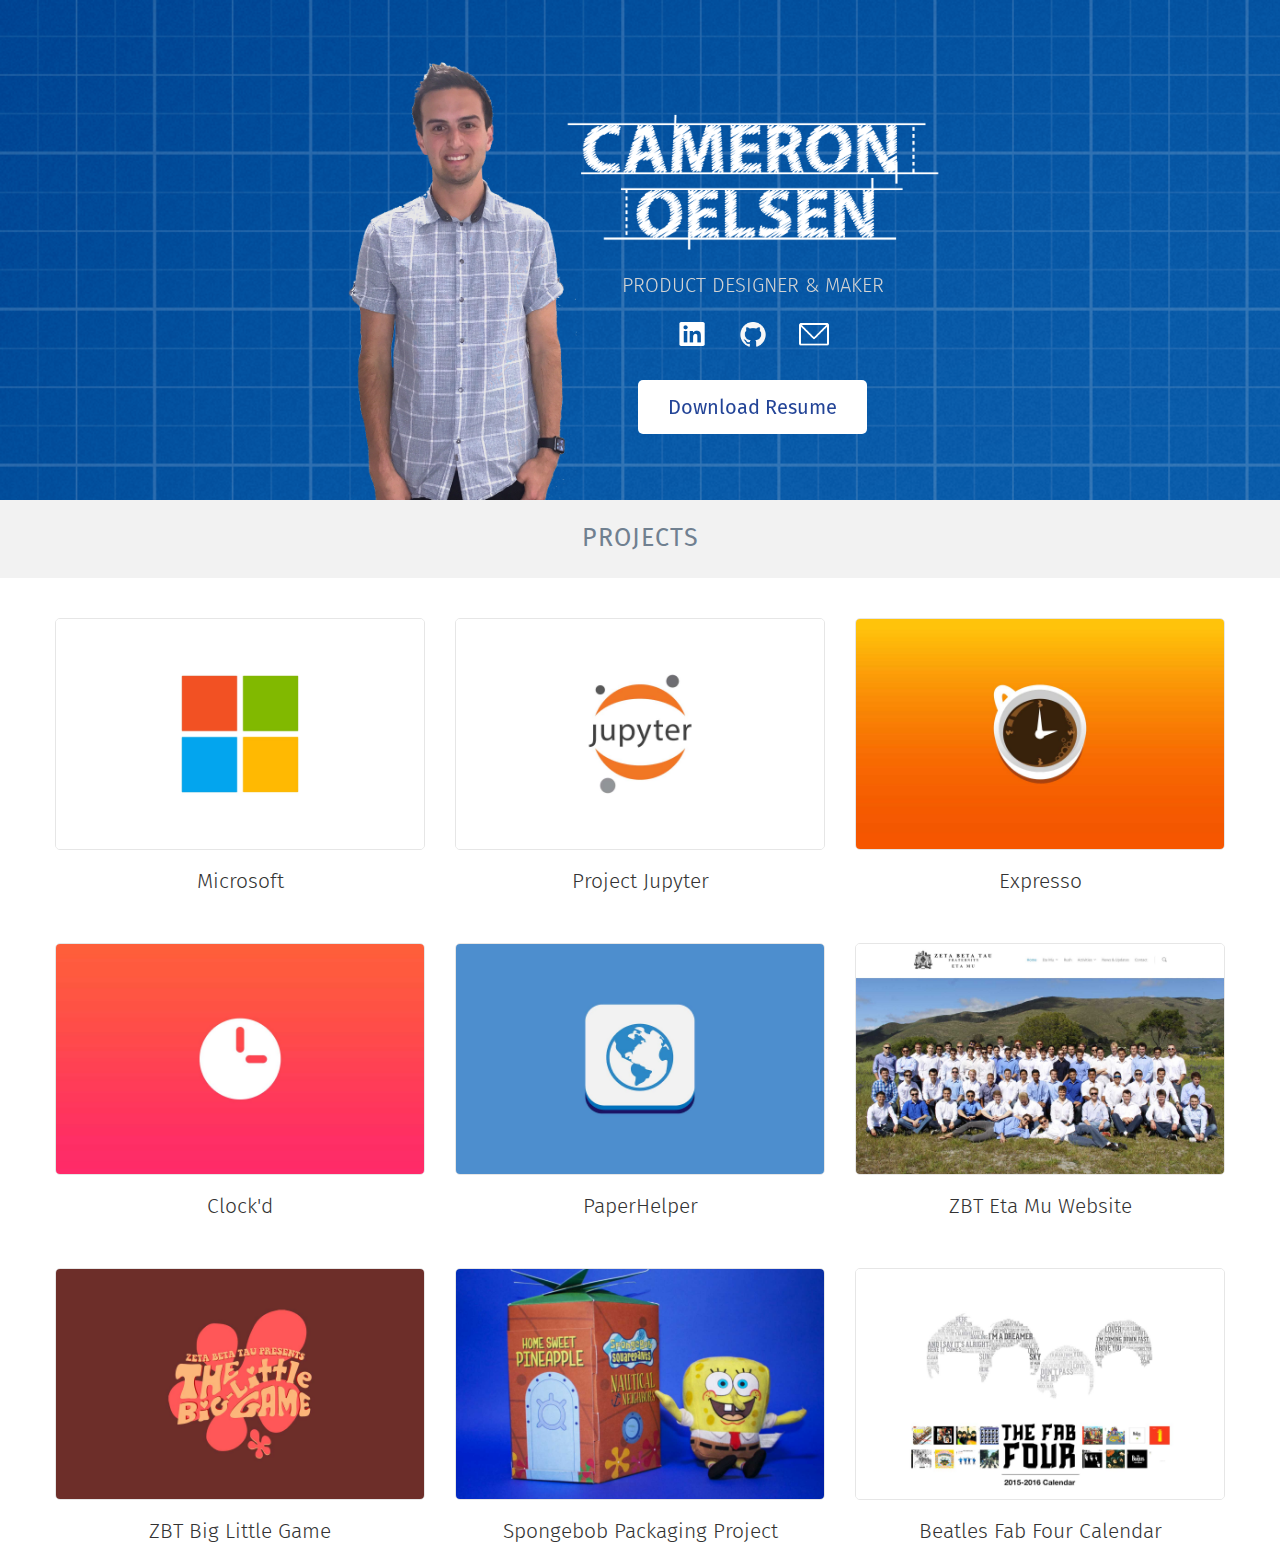
==== index.html @ fa71cdd8 "Added page transitions for Expresso page, still need to figure out how to make it work on the home p" ====
<!DOCTYPE HTML>
<html>
<head>
<link rel="stylesheet" href="css/style.css">
<link rel="stylesheet" href="css/slideup.css">
<link href='https://fonts.googleapis.com/css?family=Exo:400,300,500,200' rel='stylesheet' type='text/css'>  
<link href='https://fonts.googleapis.com/css?family=Fira+Sans:400,300,500' rel='stylesheet' type='text/css'>
<link href='https://fonts.googleapis.com/css?family=Lato:400,700,900,300,400italic' rel='stylesheet' type='text/css'>
<link href='css/bootstrap-theme.min.css' rel='stylesheet' type='text/css'>
<link href='css/bootstrap.min.css' rel='stylesheet' type='text/css'>
<link href='css/animate.css' rel='stylesheet' type='text/css'>
<title>Cameron Oelsen | Portfolio</title>
<meta name="viewport" content="width=device-width, initial-scale=1, maximum-scale=1, user-scalable=no">
    <link rel="stylesheet" href="animsition/dist/css/animsition.min.css">
</head>
    
<body class="home-page">
    <div class="container-fluid">
        <div class="row">
            <div id="background">
                <div id="cameron">
                    <img class="slideUp" src="images/myself.png" id="myself">
                <div id="info">
                    <h1><img id="wordmark" src="images/wordmark2.png" width="400px" style="z-index:1"></h1>
                    <h1><img id="wordmark-mobile" class="img-responsive" src="images/wordmark2.png" width="400px" style="z-index:1"></h1>
                    <h2 class="header">Product Designer & Maker</h2>
                    <ul class="social">
                        <li><a href="http://www.linkedin.com/in/cameronoelsen"><img src="images/linkedin.png" alt="LinkedIn"></a></li>
                        <li><a href="https://github.com/cameronoelsen"><img src="images/github.png" alt="GitHub"></a></li>
                        <li><a href="mailto:cameronoelsen@gmail.com"><img src="images/email.png" alt="Email"></a></li>
                    </ul>
                    <a href="Cameron-Oelsen-Resume.pdf" class="button">Download Resume</a>
                </div>
                </div>
            </div>
        </div>
        <div class="row">
            <div class="content">
                <div class="seperator aniamted fadeInUpBig col-xs-12">
                    <h1 class="seperator-item">Projects</h1>
                </div>
                <div class="row" id="row-fix">
                <div class="projects">
                    <div class="row1 animated fadeIn project-item col-xs-6 col-sm-6 col-md-6 col-lg-4">
                        <img class="img-responsive project-img white-img" src="images/front-page/microsoft-header.jpg"/>
                        <h2 style="font-weight:300">Microsoft</h2>
                    </div>
                    <div class="row1 animated fadeIn project-item col-xs-6 col-sm-6 col-md-6 col-lg-4">
                        <img class="img-responsive project-img white-img" src="images/front-page/jupyter-header.jpg"/>
                        <h2 style="font-weight:300">Project Jupyter</h2>
                    </div>
                    <div class="row1 animated fadeIn project-item col-xs-6 col-sm-6 col-md-6 col-lg-4">
                        <a class="animsition-link" href="expresso.html">
                            <img class="img-responsive project-img" src="images/front-page/expresso-header.jpg"/>
                        </a>
                        <h2 style="font-weight:300">Expresso</h2>
                        <p></p>
                    </div>
                    <div class="row1 animated fadeIn project-item col-xs-6 col-sm-6 col-md-6 col-lg-4">
                        <img class="img-responsive project-img" src="images/front-page/clockd-header.jpg"/>
                        <h2 style="font-weight:300">Clock'd</h2>
                        <p></p>
                    </div>
                    <div class="row2 animated fadeIn project-item col-xs-6 col-sm-6 col-md-6 col-lg-4">
                        <img class="img-responsive project-img" src="images/front-page/paperhelper-header.jpg"/>
                        <h2 style="font-weight:300">PaperHelper</h2>
                        <p></p>
                    </div>
                    <div class="row2 animated fadeIn project-item col-xs-6 col-sm-6 col-md-6 col-lg-4">
                        <img class="img-responsive project-img" src="images/front-page/zbtsite-header.jpg"/>
                        <h2 style="font-weight:300">ZBT Eta Mu Website</h2>
                        <p></p>
                    </div>
                    <div class="row2 animated fadeIn project-item col-xs-6 col-sm-6 col-md-6 col-lg-4">
                        <img class="img-responsive project-img" src="images/front-page/big-little-header.jpg"/>
                        <h2 style="font-weight:300">ZBT Big Little Game</h2>
                        <p></p>
                    </div>
                    <div class="row3 animated fadeIn project-item col-xs-6 col-sm-6 col-md-6 col-lg-4">
                        <img class="img-responsive project-img" src="images/front-page/spongebob-header.jpg"/>
                        <h2 style="font-weight:300">Spongebob Packaging Project</h2>
                        <p></p>
                    </div>
                    <div class="row3 animated fadeIn project-item col-xs-6 col-sm-6 col-md-6 col-lg-4">
                        <img class="img-responsive project-img" src="images/front-page/fab-four-header.jpg"/>
                        <h2 style="font-weight:300">Beatles Fab Four Calendar</h2>
                        <p></p>
                    </div>    
                </div>
                </div>
            </div>
        </div>
        </div>
    <script src="https://ajax.googleapis.com/ajax/libs/jquery/1.11.0/jquery.min.js"></script>
    <script src="http://maxcdn.bootstrapcdn.com/bootstrap/3.3.1/js/bootstrap.min.js"></script>
    <script src="js/cameronsite.js"></script>
    <script src="animsition/dist/js/animsition.min.js"></script>
</body>
</html>
---- css/style.css ----
.home-page {
    background-image: url(../images/blueprint.png);
    background-size: cover;
}
.navbar {
    margin-bottom: 0px;
    border-radius: 0px;
}
.navbar-content {
    max-width: 1200px;
    margin: 0 auto;
}
.navbar-toggle {
    margin-top: 23px;
}
.nav-white-text {
    color: white !important;
}
.brand-image {
    width: 150px;
}
.expresso-navbar {
    background-color: #F06B2F;
    color: white;
}
.white-icon-bar {
    background-color: white;
}
.expresso-tab:hover {
    background-color: #F06B2F !important;
    box-sizing: border-box;
    transition: opacity .25s ease-in-out;
   -moz-transition: opacity .25s ease-in-out;
   -webkit-transition: opacity .25s ease-in-out;
}
.expresso-tab:focus {
    background-color: #F06B2F !important;
}
.projects {
    max-width: 1200px;
    margin: 0 auto;
    background-color: white;
}
h1 {
    font-size: 1em;
    margin-top: 0px;
    margin-bottom: 5px;
    font-weight: 400;
    text-transform: uppercase;
    letter-spacing: 1px;
}
.header {
    font-size: .5em;
    text-transform: uppercase;
    margin-top: 0px;
    font-weight: 300;
    color: lightgray;
}
li {
    list-style-type: none;
    display: inline;
}
.social a {
    width: 50px;
    height: 50px;
    display: inline-block;
    transform: scale(.6,.6);
    background-position: center center;
    text-align: center;
}
ul {
    text-align: center;
    margin: 0;
    padding: 0;
}
#background {
    width:100%;
    position:fixed;
    top:0;
    font-family: 'Fira Sans', sans-serif; font-weight:400;
    margin: 0 auto;
    z-index: 0;
}
#myself {
    z-index: -1;
    margin-left: -475px;
    position: absolute;
    width: 650px;
    visibility: hidden;
}
#info {
    padding-top: 40px;
}
#cameron {
    padding-top: 50px;
    font-size:40px;
    color:white;
    text-align: center;
    z-index: 0;
}
.seperator {
    text-align: center;
    padding: 25px;
    background-color: rgb(242,242,242);
    width: 100%;
}
.seperator-item {
    font-family: 'Fira Sans', sans-serif; font-weight:400;
    font-size: 25px;
    color: slategray;
    margin: 0 auto;
}
.row1 {
     animation-duration: 1.5s;
    animation-delay: .2s;
}
.row2 {
     animation-duration: 1.5s;
  animation-delay: .4s;
}
.row3 {
     animation-duration: 1.5s;
  animation-delay: .6s;
}
#row-fix {
    margin-right: 0px;
    margin-left: 0px;
}
.project-item {
    margin-top: 40px;
    font-family: 'Fira Sans', sans-serif; 
    transition: box-shadow 1s;
}
.project-item h2 {
    font-size: 1.5em;
    text-align: center;
}
.project-img {
    border-radius: 5px;
    box-shadow: 0;
    transition: box-shadow .5s;
    border: 1px solid rgba(200,200,200,.45);
}
.project-img:hover {
    -webkit-box-shadow: -1px 4px 16px 0px rgba(184,184,184,1);
    -moz-box-shadow: -1px 4px 16px 0px rgba(184,184,184,1);
    box-shadow: -1px 4px 16px 0px rgba(184,184,184,1);
}

.content {
    background-color:white;
    width:auto;
    height:100%;
    margin-top:500px;
    position:relative;
}
.about-me {
    max-width: 1200px;
}
.button {
    padding: 15px 30px;
    background-color: white;
    font-size: .5em;
    text-decoration: none;
    border-radius: 5px;
    border-width: 0px;
    border-style: solid;
    color: rgb(35,68,151);
    -o-transition:.5s;
  -ms-transition:.5s;
  -moz-transition:.5s;
  -webkit-transition:.5s;
  /* ...and now for the proper property */
  transition:.5s;
}
.button:hover {
    color: white;
    background-color: rgb(35,68,151);
    border-color: white;
    border-width: 3px;
    border-style: solid;
    text-decoration: none;
}
.offscreen {
    position: absolute;
    top: 8em;
    left: -18em;
}
.quote {
    font-size: 25px;
    vertical-align: center;
    font-family: 'Lato', sans-serif;
}
.project-info {
    margin-top: 75px;
}
.project-role {
    margin-top: 50px;
    margin-left: 3%;
}
.project-role img {
    width: 200px;
    display: block;
    margin: 0 auto;
}
.project-header-text {
    text-align: center;
    color: white;
    line-height: .8em;
    letter-spacing: 1px;
    margin-top: 12px;
}
.project-preview {
    width: 500px;
    margin-top: 50px;
}
.project-logo {
    margin-top: 50px;
    margin-left: 3%;
    width: 225px;
    display: block;
    margin: 0 auto;
}
.project-header-text {
    text-align: center !important;
    color: white;
    line-height: .8em;
    letter-spacing: 1px;
}
.about-project {
    margin: 32px 0px;
}
#expresso-jumbotron {
    background-color: #F06B2F;
}
.jumbotron-content {
    max-width: 992px;
    margin: 0 auto;
}
.page-content {
    max-width: 992px;
    margin: 0 auto;
}
.content-section {
    margin: 32px 0px;
}
.section-header {
    color: #9E9E9E;
    margin-top: 0px;
    margin-bottom: 8px;
}
.section-subhead {
    line-height: 1.6;
}
.slick-img {
    height: 200px;
    margin-right: 4px;
}
.slick-slide:focus {
    outline: none;
}
.expresso-slider-img {
    width: auto;
    margin-right: 8px;
    border: 1px solid #E0E0E0;
}
.expresso-mobile-img {
    height: 400px;
}
.expresso-ipad-img {
    height: 300px;
}
.expresso-sw-slider, .expresso-mobile-slider, .expresso-barista-slider {
    margin-top: 16px;
}
.expresso-mobile-slider, .expresso-barista-slider {
    text-align: center;
}
.slider-desc-head {
    margin-bottom: 0px;
    margin-top: 8px;
}
.slider-desc-subhead {
    color: #9E9E9E; 
}
.barista-showcase {
    width: 100%;
}
.barista-header {
    padding-top: 100px;
}
.expresso-landing-img {
    border: 1px solid #E0E0E0;
    margin-top: 32px;
}

/* Bootstrap Breakpoints 
 1200px: col-lg
 992px: col-md
 768px: col-sm
 <768px: col-xs
*/
@media (max-width: 1200px) {
    p {
        font-size: 16px;
    }
    h4 {
        font-size: 18px;
    }
    h3 {
        font-size: 24px;
    }
    h2 {
        font-size: 36px;
    }
    h1 {
        font-size: 48px;
    }
}
@media (max-width: 992px) {
    h1 {
        font-size: 32px;
    }
    h2 {
        font-size: 26px;
    }
    h3 {
        font-size: 22px;
    }
    h4 {
        font-size: 18px;
    }
    .project-preview {
        width: 400px;
    }
    .project-info {
        margin-top: 50px;
    }
    .quote {
        margin-top: 5px;
    }
    #expresso-jumbotron {
        height: 275px;
    }
    .project-logo {
        width: 200px;
    }
    .expresso-sw-slider {
        margin-top: 32px;
    }
    .barista-header {
        padding-top: 0px;
    }
}
@media (min-width: 992px) {
    #startup-weekend {
        padding-top: 16px;
    }
}
@media (min-width: 768px) {
    #info {
        margin-left: 225px;
    }
}
@media (max-width: 768px) {
    #myself {
        display: none;
    }
    #expresso-products {
        display: none;
    }
    #startup-weekend {
        display: block;
        margin: 0 auto;
    }
    .sw-expresso-desc {
        margin-top: 32px;
    }
    .navbar-header {
        height: 80px;
    }
    .dropdown-white-text {
        color: white !important;
    }
    #expresso-jumbotron {
        height: 250px;
    }
    .project-info {
        margin-top: 20px;
    }
}
@media (max-width: 550px) {
    .quote {
        font-size: 20px;
    }
}
@media (max-width: 475px) {
    .expresso-ipad-img {
        height: 200px;
    }
}
@media (max-width: 450px) {
    #startup-weekend {
        width: 100%;
    }
}
@media (max-width: 415px) {
    #wordmark {
        display: none;
    }
}
@media (min-width: 415px) {
    #wordmark-mobile {
        display: none;
    }
}
@media (max-width: 245px) {
    .button {
        display: none;
    }
}
---- css/slideup.css ----
.slideUp{
	animation-name: slideUp;
	-webkit-animation-name: slideUp;	

	animation-duration: 1s;	
	-webkit-animation-duration: 1s;

	animation-timing-function: ease;	
	-webkit-animation-timing-function: ease;

	visibility: visible !important;			
}

@keyframes slideUp {
	0% {
		transform: translateY(100%);
	}
	50%{
		transform: translateY(-8%);
	}
	65%{
		transform: translateY(4%);
	}
	80%{
		transform: translateY(-4%);
	}
	95%{
		transform: translateY(2%);
	}			
	100% {
		transform: translateY(0%);
	}	
}

@-webkit-keyframes slideUp {
	0% {
		-webkit-transform: translateY(100%);
	}
	50%{
		-webkit-transform: translateY(-8%);
	}
	65%{
		-webkit-transform: translateY(4%);
	}
	80%{
		-webkit-transform: translateY(-4%);
	}
	95%{
		-webkit-transform: translateY(2%);
	}			
	100% {
		-webkit-transform: translateY(0%);
	}	
}
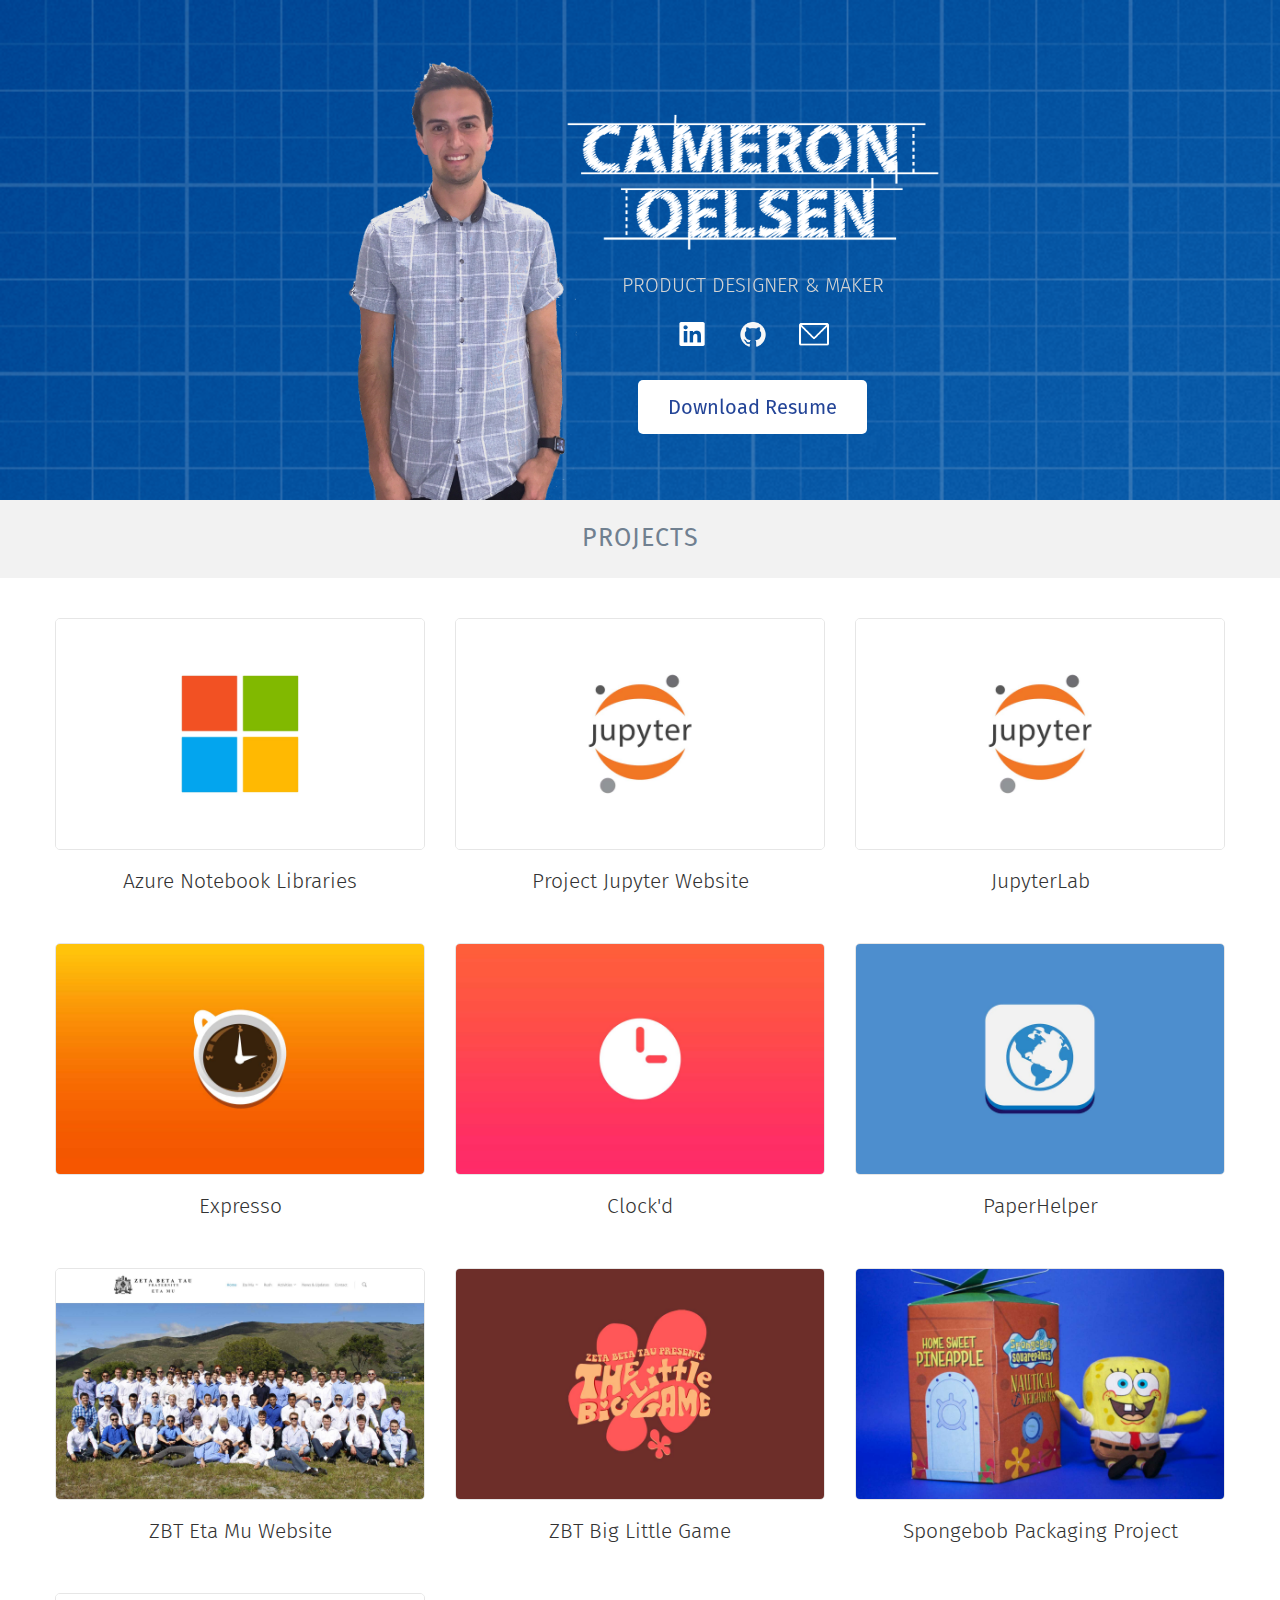
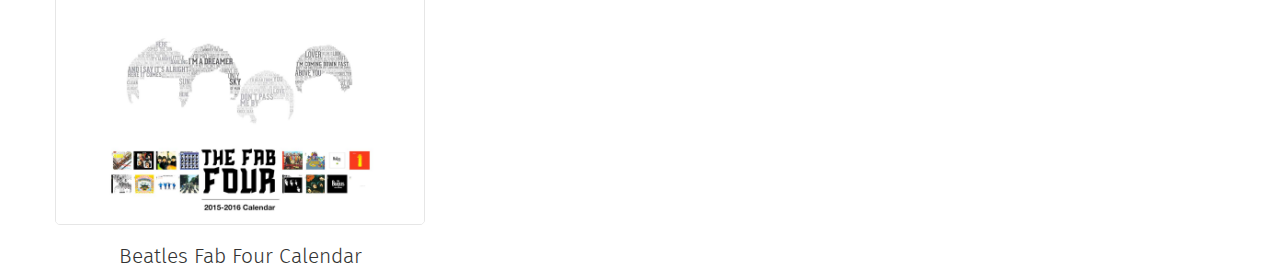
==== commit 8b92ba61: "Added Jupyter site page, added initial jumbotron animation" ====
--- a/index.html
+++ b/index.html
@@ -41,47 +41,57 @@
                 </div>
                 <div class="row" id="row-fix">
                 <div class="projects">
-                    <div class="row1 animated fadeIn project-item col-xs-6 col-sm-6 col-md-6 col-lg-4">
-                        <img class="img-responsive project-img white-img" src="images/front-page/microsoft-header.jpg"/>
-                        <h2 style="font-weight:300">Microsoft</h2>
+                    <div class="row1 animated fadeIn project-item col-xs-6 col-sm-6 col-md-4 col-lg-4">
+                        <a class="animsition-link" href="azure-noteboks.html">
+                            <img class="img-responsive project-img white-img" src="images/front-page/microsoft-header.jpg"/>
+                        </a>
+                        <h2 style="font-weight:300">Azure Notebook Libraries</h2>
                     </div>
-                    <div class="row1 animated fadeIn project-item col-xs-6 col-sm-6 col-md-6 col-lg-4">
+                    <div class="row1 animated fadeIn project-item col-xs-6 col-sm-6 col-md-4 col-lg-4">
+                        <a class="animsition-link" href="jupyter-site.html">
+                            <img class="img-responsive project-img white-img" src="images/front-page/jupyter-header.jpg"/>
+                        </a>
+                        <h2 style="font-weight:300">Project Jupyter Website</h2>
+                    </div>
+                    <div class="row1 animated fadeIn project-item col-xs-6 col-sm-6 col-md-4 col-lg-4">
                         <img class="img-responsive project-img white-img" src="images/front-page/jupyter-header.jpg"/>
-                        <h2 style="font-weight:300">Project Jupyter</h2>
+                        <h2 style="font-weight:300">JupyterLab</h2>
                     </div>
-                    <div class="row1 animated fadeIn project-item col-xs-6 col-sm-6 col-md-6 col-lg-4">
+                    <div class="row1 animated fadeIn project-item col-xs-6 col-sm-6 col-md-4 col-lg-4">
                         <a class="animsition-link" href="expresso.html">
                             <img class="img-responsive project-img" src="images/front-page/expresso-header.jpg"/>
                         </a>
                         <h2 style="font-weight:300">Expresso</h2>
                         <p></p>
                     </div>
-                    <div class="row1 animated fadeIn project-item col-xs-6 col-sm-6 col-md-6 col-lg-4">
-                        <img class="img-responsive project-img" src="images/front-page/clockd-header.jpg"/>
+                    <div class="row1 animated fadeIn project-item col-xs-6 col-sm-6 col-md-4 col-lg-4">
+                        <a class="animsition-link" href="clockd.html">
+                            <img class="img-responsive project-img" src="images/front-page/clockd-header.jpg"/>
+                        </a>
                         <h2 style="font-weight:300">Clock'd</h2>
                         <p></p>
                     </div>
-                    <div class="row2 animated fadeIn project-item col-xs-6 col-sm-6 col-md-6 col-lg-4">
+                    <div class="row2 animated fadeIn project-item col-xs-6 col-sm-6 col-md-4 col-lg-4">
                         <img class="img-responsive project-img" src="images/front-page/paperhelper-header.jpg"/>
                         <h2 style="font-weight:300">PaperHelper</h2>
                         <p></p>
                     </div>
-                    <div class="row2 animated fadeIn project-item col-xs-6 col-sm-6 col-md-6 col-lg-4">
+                    <div class="row2 animated fadeIn project-item col-xs-6 col-sm-6 col-md-4 col-lg-4">
                         <img class="img-responsive project-img" src="images/front-page/zbtsite-header.jpg"/>
                         <h2 style="font-weight:300">ZBT Eta Mu Website</h2>
                         <p></p>
                     </div>
-                    <div class="row2 animated fadeIn project-item col-xs-6 col-sm-6 col-md-6 col-lg-4">
+                    <div class="row2 animated fadeIn project-item col-xs-6 col-sm-6 col-md-4 col-lg-4">
                         <img class="img-responsive project-img" src="images/front-page/big-little-header.jpg"/>
                         <h2 style="font-weight:300">ZBT Big Little Game</h2>
                         <p></p>
                     </div>
-                    <div class="row3 animated fadeIn project-item col-xs-6 col-sm-6 col-md-6 col-lg-4">
+                    <div class="row3 animated fadeIn project-item col-xs-6 col-sm-6 col-md-4 col-lg-4">
                         <img class="img-responsive project-img" src="images/front-page/spongebob-header.jpg"/>
                         <h2 style="font-weight:300">Spongebob Packaging Project</h2>
                         <p></p>
                     </div>
-                    <div class="row3 animated fadeIn project-item col-xs-6 col-sm-6 col-md-6 col-lg-4">
+                    <div class="row3 animated fadeIn project-item col-xs-6 col-sm-6 col-md-4 col-lg-4">
                         <img class="img-responsive project-img" src="images/front-page/fab-four-header.jpg"/>
                         <h2 style="font-weight:300">Beatles Fab Four Calendar</h2>
                         <p></p>
--- a/css/style.css
+++ b/css/style.css
@@ -1,3 +1,16 @@
+@font-face {
+    font-family: 'Segoe UI';
+    src: url(../fonts/Segoe/segoeui.ttf);
+    font-weight: normal;
+    font-style: normal;
+}
+@font-face {
+    font-family: 'Segoe UI Light';
+    src: url(../fonts/Segoe/segoeuil.ttf);
+    font-weight: normal;
+    font-style: normal;
+}
+
 .home-page {
     background-image: url(../images/blueprint.png);
     background-size: cover;
@@ -19,12 +32,29 @@
 .brand-image {
     width: 150px;
 }
+.product-navbar {
+    color: white;
+}
 .expresso-navbar {
     background-color: #F06B2F;
-    color: white;
+}
+.clockd-navbar {
+    background-color: #FE5434;
+}
+.azure-navbar {
+    background-color: #191919;
+}
+.jupyter-navbar {
+    background-color: white;
 }
 .white-icon-bar {
     background-color: white;
+}
+.dark-icon-bar {
+    background-color: #717171;
+}
+.jupyter-toggle {
+    border: 1px solid #E0E0E0;
 }
 .expresso-tab:hover {
     background-color: #F06B2F !important;
@@ -35,6 +65,29 @@
 }
 .expresso-tab:focus {
     background-color: #F06B2F !important;
+}
+.clockd-tab:hover {
+    background-color: #FE5434 !important;
+    box-sizing: border-box;
+    transition: opacity .25s ease-in-out;
+   -moz-transition: opacity .25s ease-in-out;
+   -webkit-transition: opacity .25s ease-in-out;
+}
+.clockd-tab:focus {
+    background-color: #FE5434 !important;
+}
+.azure-tab {
+    background-color: #191919 !important;
+}
+.azure-tab:hover {
+    background-color: #191919 !important;
+}
+.jupyter-tab {
+    color: black;
+    background-color: white;
+}
+.jupyter-tab:hover {
+    color: black;
 }
 .projects {
     max-width: 1200px;
@@ -194,6 +247,9 @@
 .project-info {
     margin-top: 75px;
 }
+.clockd-info {
+    margin-top: 50px;
+}
 .project-role {
     margin-top: 50px;
     margin-left: 3%;
@@ -209,6 +265,10 @@
     line-height: .8em;
     letter-spacing: 1px;
     margin-top: 12px;
+}
+.project-info .azure-info {
+    text-align: left !important;
+    padding-bottom: 36px;
 }
 .project-preview {
     width: 500px;
@@ -233,6 +293,16 @@
 #expresso-jumbotron {
     background-color: #F06B2F;
 }
+#clockd-jumbotron {
+    background: linear-gradient(-180deg, #FE5434, #FE285D);
+    height: 325px;
+}
+#azure-jumbotron {
+    background-color: #191919;
+}
+#jupyter-jumbotron {
+    background-color: white;
+}
 .jumbotron-content {
     max-width: 992px;
     margin: 0 auto;
@@ -289,9 +359,203 @@
 .barista-header {
     padding-top: 100px;
 }
-.expresso-landing-img {
+.website-landing-img {
     border: 1px solid #E0E0E0;
     margin-top: 32px;
+}
+
+.clockd-phone {
+    position: absolute;
+    height: 325px;
+    width: auto;
+    left: 70px;
+}
+.clockd-beacon {
+    position: absolute;
+    left: 310px;
+    top: 100px;
+}
+.clockd-real-beacon {
+    width: 375px;
+    padding-top: 8px;
+}
+.clockd-doorway {
+    position: absolute;
+    left: 225px;
+    height: 200px;
+    top: 75px;
+}
+.clockd-logo {
+    height: 90px;
+}
+.clockd-header {
+    font-size: 60px;
+    text-align: center;
+    font-weight: 200;
+    color: white;
+}
+.clockd-concept-desc {
+  margin-top: 16px;
+    padding-left: 0px;
+    padding-right: 0px;
+}
+.clockd-leaderboard {
+    margin-top: 60px !important;
+}
+.website-slider-controller {
+    margin-bottom: 0px;
+    margin-top: 10px;
+    display: block;
+}
+.website-slider-navbar {
+    display: none;
+}
+.clock-website-nav-item {
+    height: 100px;
+    display: block;
+    margin: 0 auto;
+    padding-left: 24px;
+    padding-right: 24px;
+    
+}
+.clockd-website-slider-desc {
+    text-align: center;
+    padding-top: 8px;
+}
+.website-inview {
+    display: inline;
+}
+.section-desc-subsection {
+    margin-top: 24px;
+}
+.beacon-container .clockd-beacon-pulse {
+    border: 3px solid rgb(256,256,256);
+    border-radius: 3px;
+    -webkit-border-radius: 3px;
+    height: 0px;
+    width: 0px;
+    position: absolute;
+    left: 322px;
+    top: 138px;
+    -webkit-animation-name: beacon-pulse;
+    -webkit-animation-delay: 1s;
+    -webkit-animation-duration: 2s;
+    -webkit-animation-iteration-count: infinite;
+}
+@-webkit-keyframes beacon-pulse {
+    0% {
+        border-color: white;
+        border-radius: 3px;
+        -webkit-border-radius: 3px;
+        padding: 0;
+    }
+    100% {
+        border-color: rgba(256,256,256,0);
+        border-radius: 50px;
+        -webkit-border-radius: 50px;
+        left: 282px;
+        padding: 60px;
+        top: 68px;
+        
+    }
+}
+.azure-header {
+    font-size: 52px;
+    font-family: 'Segoe UI Light';
+    color: white;
+    margin-top: 0px;
+    margin-bottom: 36px;
+}
+.azure-subheader {
+    font-size: 28px;
+    font-family: 'Segoe UI';
+    color: #2091D4;
+    margin-bottom: 0px;
+}
+.azure-info-section {
+    margin-top: 25px;
+}
+.azure-surface {
+    height: 300px;
+    position: relative;
+    left: 100px;
+    margin-bottom: 12px;
+}
+.libraries-highlight {
+    position: absolute;
+    width: 347px;
+    top: 23px;
+    left: 177px;
+}
+.wireframe-slide {
+    width: 450px;
+    height: auto;
+}
+
+#jupyter-site-jumbotron-logo {
+    display: block;
+	height: calc(100% - 100px);
+    width: auto;
+	margin-top: 32px !important;
+    padding-left: 20px;
+}
+@-webkit-keyframes fadeIn { from { opacity:0;} to { opacity:1;} }
+@-moz-keyframes fadeIn { from { opacity:0; } to { opacity:1; } }
+@keyframes fadeIn { from { opacity:0;} to { opacity:1;} }
+
+.fade-in {
+    -webkit-animation:fadeIn ease-in 1;  /* call our keyframe named fadeIn, use animation ease-in and repeat it only 1 time */
+    -moz-animation:fadeIn ease-in 1;
+    animation:fadeIn ease-in 1;
+
+    -webkit-animation-duration:1s;
+    -moz-animation-duration:1s;
+    animation-duration:1s;
+
+    -webkit-animation-fill-mode:forwards;  /* this makes sure that after animation is done we remain at the last keyframe value (opacity: 1)*/
+    -moz-animation-fill-mode:forwards;
+    animation-fill-mode:forwards;
+
+    opacity:0;  /* make things invisible upon start */
+}
+.fade-in.one {
+    -webkit-animation-delay: 0.3s;
+    -moz-animation-delay: 0.3s;
+    animation-delay: 0.3s;
+}
+
+.fade-in.two {
+    -webkit-animation-delay: 0.7s;
+    -moz-animation-delay:0.7s;
+    animation-delay: 0.7s;
+}
+.fade-in.three {
+    -webkit-animation-delay: 1.1s;
+    -moz-animation-delay: 1.1s;
+    animation-delay: 1.1s;
+}
+#jupyter-jumbotron {
+    background-color: white;
+    margin-top:52px;
+    overflow: hidden;
+}
+#jupyter-jumbotron img {
+    margin: 0 auto;
+}
+.jupyter-img-container {
+    height: 100%;
+    margin: 0 auto;
+    position: absolute;
+    text-align: center;
+    width: 95%;
+}
+.jupyter-img-container img {
+    vertical-align: center;
+}
+.jupyter-jumbotron-ring {
+    display: block;
+    margin: 0 auto;
+    height: 275px;
 }
 
 /* Bootstrap Breakpoints 
@@ -316,6 +580,50 @@
     h1 {
         font-size: 48px;
     }
+    .clockd-doorway {
+        display: none;
+    }
+    .clockd-phone {
+        left: 200px;
+    }
+    .clockd-beacon {
+        top: 50px;
+        left: 500px;
+    }
+    .beacon-container .clockd-beacon-pulse {
+        left: 522px;
+        top: 60px;
+    }
+    @-webkit-keyframes beacon-pulse {
+        0% {
+            border-color: white;
+            border-radius: 3px;
+            -webkit-border-radius: 3px;
+            padding: 0;
+        }
+        100% {
+            border-color: rgba(256,256,256,0);
+            border-radius: 50px;
+            -webkit-border-radius: 50px;
+            left: 470px;
+            padding: 60px;
+            top: 25px;
+        }
+    }
+    .clockd-real-beacon {
+        padding-top: 20px;
+    }
+    .azure-surface {
+        height: 300px;
+        position: relative;
+        left: 120px;
+        padding-top: 30px;
+    }
+    .libraries-highlight {
+        width: 313px;
+        top: 51px;
+        left: 191px;
+    }
 }
 @media (max-width: 992px) {
     h1 {
@@ -351,11 +659,68 @@
     .barista-header {
         padding-top: 0px;
     }
+    .clockd-phone {
+        left: 125px;
+        top: 35px;
+        height: 290px
+    }
+    .clockd-beacon {
+        top: 50px;
+        left: 375px;
+    }
+    .beacon-container .clockd-beacon-pulse {
+        left: 397px;
+        top: 60px;
+    }
+    @-webkit-keyframes beacon-pulse {
+        0% {
+            border-color: white;
+            border-radius: 3px;
+            -webkit-border-radius: 3px;
+            padding: 0;
+        }
+        100% {
+            border-color: rgba(256,256,256,0);
+            border-radius: 50px;
+            -webkit-border-radius: 50px;
+            left: 345px;
+            padding: 60px;
+            top: 25px;
+        }
+    }
+    .desktop-timeframe {
+        display: none;
+    }
+    .mobile-timeframe {
+        display: inline;
+        margin: 0 auto;
+    }
+    .clockd-real-beacon {
+        display: block;
+        margin: 0 auto;
+        padding-top: 8px;
+    }
+    .azure-surface {
+        height: 300px;
+        left: 20px;
+        top: 20px;
+    }
+    .intern-position {
+        line-height: 1.2;
+    }
+    .libraries-highlight {
+        width: 313px;
+        top: 70px;
+        left: 90px;
+    }
 }
 @media (min-width: 992px) {
     #startup-weekend {
         padding-top: 16px;
     }
+    .mobile-timeframe {
+        display: none;
+    }
 }
 @media (min-width: 768px) {
     #info {
@@ -363,9 +728,6 @@
     }
 }
 @media (max-width: 768px) {
-    #myself {
-        display: none;
-    }
     #expresso-products {
         display: none;
     }
@@ -385,8 +747,57 @@
     #expresso-jumbotron {
         height: 250px;
     }
+    #clockd-jumbotron {
+        height: 275px;
+    }
     .project-info {
         margin-top: 20px;
+    }
+    .desktop-timeframe {
+        display: block;
+    }
+    .mobile-timeframe {
+        display: none;
+    }
+    .clockd-phone {
+        display: none;
+    }
+    .beacon-container {
+        display: none;
+    }
+    .clockd-leaderboard {
+        margin-top: 24px !important;
+    }
+    .clock-website-nav-item {
+        height: 75px;   
+    }
+    .azure-surface {
+        left: 0px;
+        top: 0px;
+        height: 250px;
+        display: block;
+        margin: 0 auto;
+    }
+    .azure-header, .azure-subheader, .intern-position {
+        text-align: center !important;
+    }
+    .desktop-timeframe, .mobile-timeframe {
+        text-align: center !important;
+    }
+    #jupyter-site-jumbotron-logo {
+        margin-top: 20px !important;
+        height: calc(100% - 40px);
+    }
+    #jupyter-jumbotron {
+        margin-top: 12px;
+    }
+    .jupyter-jumbotron-ring {
+        height: auto;
+    }
+}
+@media (max-width: 767px) {
+    #myself {
+        display: none;
     }
 }
 @media (max-width: 550px) {
@@ -403,6 +814,14 @@
     #startup-weekend {
         width: 100%;
     }
+    .clockd-real-beacon {
+        width: 100%;
+    }
+    .azure-surface {
+        margin: 0 auto;
+        width: 100%;
+        height: auto;
+    }
 }
 @media (max-width: 415px) {
     #wordmark {
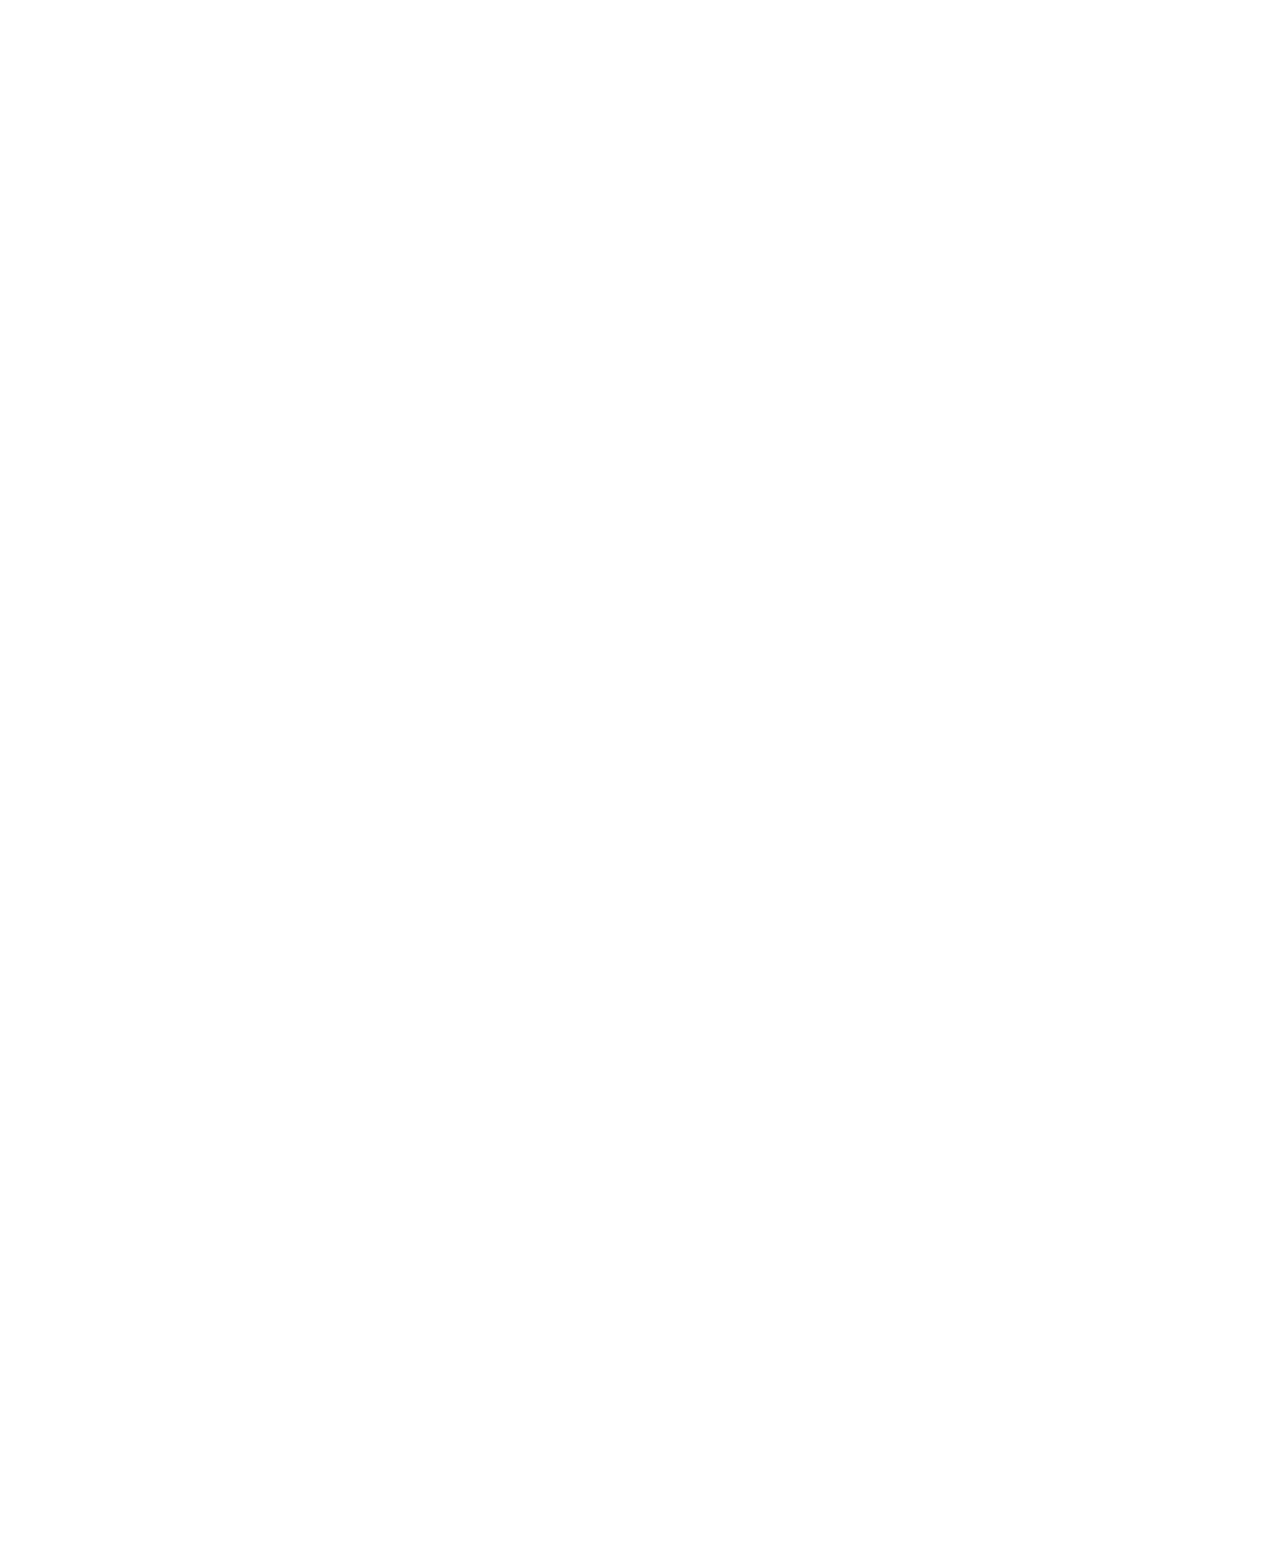
==== commit 0ba49cc0: "Fixed animsition for front page, fixed jupyter jumbotron styling on smaller devices" ====
--- a/index.html
+++ b/index.html
@@ -14,12 +14,14 @@
     <link rel="stylesheet" href="animsition/dist/css/animsition.min.css">
 </head>
     
-<body class="home-page">
+<body>
+    <div class="home-animsition animsition">
+    <div class="home-page">
     <div class="container-fluid">
         <div class="row">
             <div id="background">
                 <div id="cameron">
-                    <img class="slideUp" src="images/myself.png" id="myself">
+                    <img src="images/myself.png" id="myself">
                 <div id="info">
                     <h1><img id="wordmark" src="images/wordmark2.png" width="400px" style="z-index:1"></h1>
                     <h1><img id="wordmark-mobile" class="img-responsive" src="images/wordmark2.png" width="400px" style="z-index:1"></h1>
@@ -81,11 +83,6 @@
                         <h2 style="font-weight:300">ZBT Eta Mu Website</h2>
                         <p></p>
                     </div>
-                    <div class="row2 animated fadeIn project-item col-xs-6 col-sm-6 col-md-4 col-lg-4">
-                        <img class="img-responsive project-img" src="images/front-page/big-little-header.jpg"/>
-                        <h2 style="font-weight:300">ZBT Big Little Game</h2>
-                        <p></p>
-                    </div>
                     <div class="row3 animated fadeIn project-item col-xs-6 col-sm-6 col-md-4 col-lg-4">
                         <img class="img-responsive project-img" src="images/front-page/spongebob-header.jpg"/>
                         <h2 style="font-weight:300">Spongebob Packaging Project</h2>
@@ -101,9 +98,12 @@
             </div>
         </div>
         </div>
+        </div>
+    </div>
     <script src="https://ajax.googleapis.com/ajax/libs/jquery/1.11.0/jquery.min.js"></script>
     <script src="http://maxcdn.bootstrapcdn.com/bootstrap/3.3.1/js/bootstrap.min.js"></script>
+    <script src="animsition/dist/js/animsition.min.js"></script>
     <script src="js/cameronsite.js"></script>
-    <script src="animsition/dist/js/animsition.min.js"></script>
+    <script src="js/custom-animsition.js"></script>
 </body>
 </html>--- a/css/style.css
+++ b/css/style.css
@@ -136,7 +136,7 @@
 }
 #myself {
     z-index: -1;
-    margin-left: -475px;
+    margin-left: -500px;
     position: absolute;
     width: 650px;
     visibility: hidden;
@@ -411,7 +411,7 @@
     display: none;
 }
 .clock-website-nav-item {
-    height: 100px;
+    height: 80px;
     display: block;
     margin: 0 auto;
     padding-left: 24px;
@@ -553,9 +553,12 @@
     vertical-align: center;
 }
 .jupyter-jumbotron-ring {
-    display: block;
+    display: none;
     margin: 0 auto;
     height: 275px;
+}
+.jupyter-role-subhead {
+    color: #757575;
 }
 
 /* Bootstrap Breakpoints 
@@ -787,12 +790,14 @@
     #jupyter-site-jumbotron-logo {
         margin-top: 20px !important;
         height: calc(100% - 40px);
+        padding-left: 0px;
     }
     #jupyter-jumbotron {
-        margin-top: 12px;
+        margin-top: 24px;
     }
     .jupyter-jumbotron-ring {
         height: auto;
+        margin-left: -5px !important;
     }
 }
 @media (max-width: 767px) {
